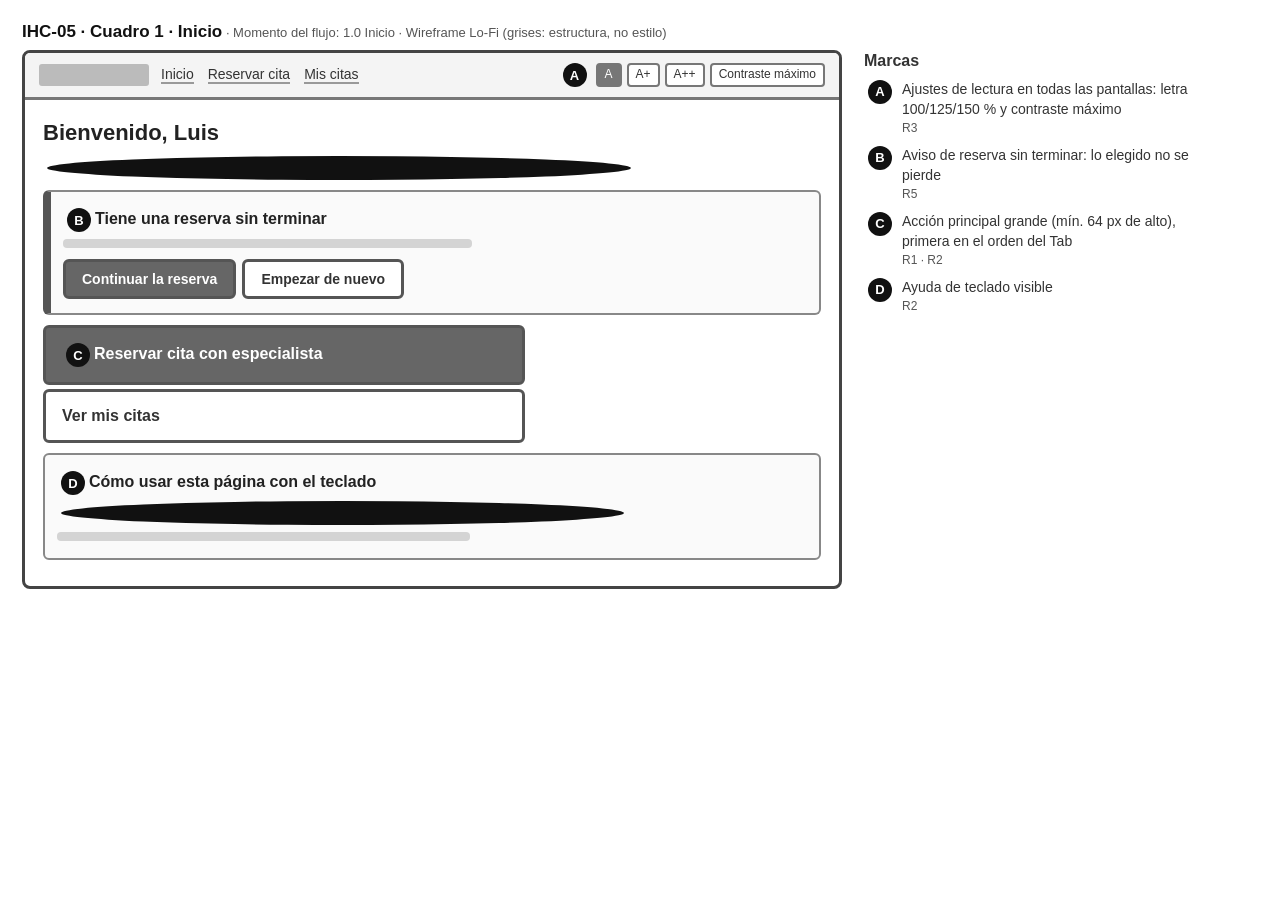
==== wireframes/fuente/01-inicio.html @ d63bac7b "directorio de wireframes del caso 5" ====
<!doctype html><html lang="es"><head><meta charset="utf-8"><title>IHC-05 · Cuadro 1 · Inicio</title><style>
*{box-sizing:border-box} body{margin:0;padding:22px;background:#fff;font-family:Arial,Helvetica,sans-serif;color:#333;display:inline-block}
.cab{font-size:13px;color:#555;margin:0 0 8px}.cab b{color:#111;font-size:17px}
.lienzo{display:flex;gap:22px;align-items:flex-start}
.frame{border:3px solid #444;border-radius:8px;background:#fff;overflow:hidden}
.frame.esc{width:820px}.frame.mov{width:360px;border-radius:26px;border-width:10px;border-color:#555}
.barra{display:flex;align-items:center;gap:12px;padding:10px 14px;border-bottom:3px solid #777;background:#f4f4f4;font-size:14px}
.barra .logo{width:110px;height:22px;background:#bbb;border-radius:3px}
.barra .menu{display:flex;gap:14px}.barra .menu span{border-bottom:2px solid #999}
.barra .der{margin-left:auto;display:flex;gap:5px}
.chip{border:2px solid #777;border-radius:4px;padding:2px 7px;font-size:12px;background:#fff}
.chip.act{background:#777;color:#fff}
.tabs{display:flex;border-bottom:2px solid #ccc}.tabs span{flex:1;text-align:center;padding:8px 0;font-size:13px}.tabs .act{border-bottom:4px solid #555;font-weight:700}
.cont{padding:16px 18px}
h1{font-size:22px;margin:4px 0 10px;color:#222}
h2{font-size:16px;margin:6px 0 6px;color:#222}
.l{height:9px;background:#d4d4d4;border-radius:4px;margin:7px 0}
.l.c{width:55%}.l.m{width:75%}
.caja{border:2px solid #888;border-radius:6px;padding:10px 12px;margin:10px 0;background:#fafafa}
.caja.aviso{border-left:8px solid #555}
.caja.err{border:3px dashed #333;background:#f0f0f0}
.caja.ok{border:3px solid #333;background:#f0f0f0}
.btn{display:inline-block;border:3px solid #555;border-radius:6px;padding:9px 16px;font-weight:700;font-size:14px;margin:4px 6px 4px 0;background:#fff;color:#333}
.btn.p{background:#666;color:#fff}.btn.g{display:block;width:62%;padding:15px 16px;font-size:16px}.btn.b{display:block;text-align:center;width:100%}
.btn.t{border-color:transparent;text-decoration:underline;padding-left:4px}
.lab{font-weight:700;font-size:15px;margin:10px 0 2px;color:#222}.ay{font-size:12px;color:#666;margin-bottom:5px}
.inp{border:3px solid #666;border-radius:5px;height:40px;width:300px;padding:8px;font-size:14px;color:#777}
.mov .inp{width:100%}
.errtxt{font-weight:700;color:#222;font-size:13px;margin:4px 0}
.campoerr{border-left:7px solid #333;padding-left:10px}
.pasos{display:flex;gap:6px;margin-bottom:6px}.pasos span{border:2px solid #888;border-radius:14px;padding:2px 9px;font-size:11px}.pasos .act{background:#666;color:#fff;border-color:#666}
.horas{display:grid;grid-template-columns:repeat(4,1fr);gap:7px}
.hora{border:3px solid #666;border-radius:6px;padding:7px 8px;font-size:13px}.hora b{display:block;font-size:15px}
.hora.oc{border-style:dashed;background:repeating-linear-gradient(135deg,#eee 0 6px,#fff 6px 12px)}.hora.oc b{text-decoration:line-through}
.hora.sel{border-width:5px}
dl{margin:0}dl div{display:grid;grid-template-columns:130px 1fr;border-bottom:1px solid #ddd;padding:5px 0;font-size:13px}dt{font-weight:700}dd{margin:0}
.m{display:inline-flex;align-items:center;justify-content:center;width:24px;height:24px;border-radius:50%;background:#111;color:#fff;font-weight:700;font-size:13px;margin:0 4px;vertical-align:middle;flex:none}
.notas{width:330px;font-size:14px;line-height:1.4}
.notas h3{margin:0 0 8px;font-size:16px}
.notas li{list-style:none;display:flex;gap:6px;margin:0 0 10px;padding:0}.notas ul{padding:0;margin:0}
.notas .r{font-size:12px;color:#555;display:block}
.cod{font-size:20px;font-weight:800;letter-spacing:2px;color:#222}
.sms{background:#efefef;border-left:6px solid #777;border-radius:4px;padding:10px;margin:10px 0}
.estado{border-top:2px solid #666;margin-top:8px;padding-top:6px;font-weight:700;font-size:13px}
.ins{display:inline-block;border:2px dashed #444;border-radius:12px;padding:1px 8px;font-size:12px;font-weight:700}
.spin{display:inline-block;width:18px;height:18px;border:3px solid #ccc;border-top-color:#555;border-radius:50%;vertical-align:middle;margin-right:6px}
</style></head><body><p class="cab"><b>IHC-05 · Cuadro 1 · Inicio</b> · Momento del flujo: 1.0 Inicio · Wireframe Lo-Fi (grises: estructura, no estilo)</p><div class="lienzo"><div class="frame esc"><div class="barra"><div class="logo"></div><div class="menu"><span>Inicio</span><span>Reservar cita</span><span>Mis citas</span></div><div class="der"><span class="m">A</span><span class="chip act">A</span><span class="chip">A+</span><span class="chip">A++</span><span class="chip">Contraste máximo</span></div></div><div class="cont"><h1>Bienvenido, Luis</h1><div class="l m"></div><div class="caja aviso"><h2><span class="m">B</span>Tiene una reserva sin terminar</h2><div class="l c"></div><span class="btn p">Continuar la reserva</span><span class="btn">Empezar de nuevo</span></div><span class="btn p g"><span class="m">C</span>Reservar cita con especialista</span><span class="btn g">Ver mis citas</span><div class="caja"><h2><span class="m">D</span>Cómo usar esta página con el teclado</h2><div class="l m"></div><div class="l c"></div></div></div></div><aside class="notas"><h3>Marcas</h3><ul><li><span class="m">A</span><span>Ajustes de lectura en todas las pantallas: letra 100/125/150 % y contraste máximo<span class="r">R3</span></span></li><li><span class="m">B</span><span>Aviso de reserva sin terminar: lo elegido no se pierde<span class="r">R5</span></span></li><li><span class="m">C</span><span>Acción principal grande (mín. 64 px de alto), primera en el orden del Tab<span class="r">R1 · R2</span></span></li><li><span class="m">D</span><span>Ayuda de teclado visible<span class="r">R2</span></span></li></ul></aside></div></body></html>
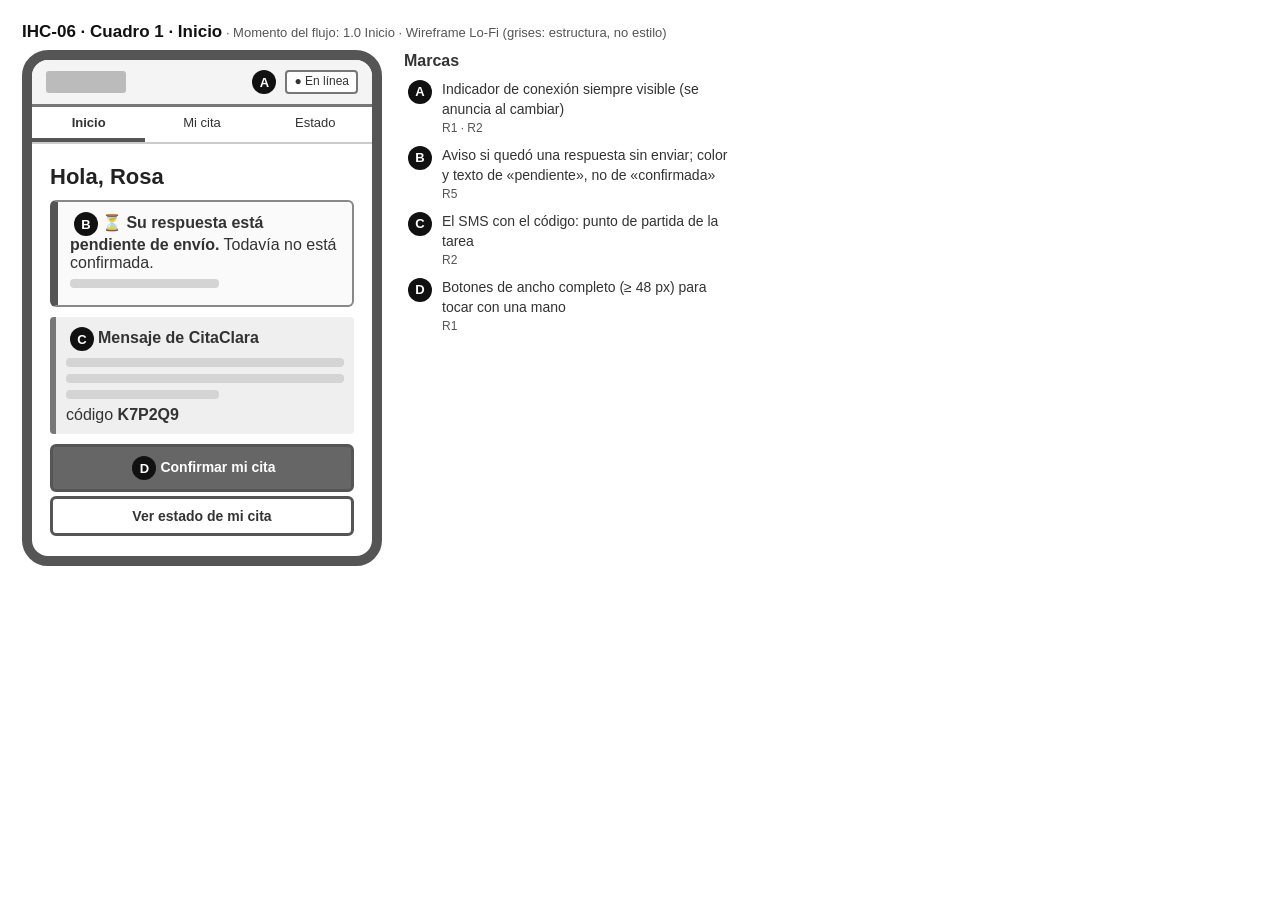
==== commit 8c51fdb1: "wireframes del caso 6" ====
--- a/wireframes/fuente/01-inicio.html
+++ b/wireframes/fuente/01-inicio.html
@@ -1,4 +1,4 @@
-<!doctype html><html lang="es"><head><meta charset="utf-8"><title>IHC-05 · Cuadro 1 · Inicio</title><style>
+<!doctype html><html lang="es"><head><meta charset="utf-8"><title>IHC-06 · Cuadro 1 · Inicio</title><style>
 *{box-sizing:border-box} body{margin:0;padding:22px;background:#fff;font-family:Arial,Helvetica,sans-serif;color:#333;display:inline-block}
 .cab{font-size:13px;color:#555;margin:0 0 8px}.cab b{color:#111;font-size:17px}
 .lienzo{display:flex;gap:22px;align-items:flex-start}
@@ -44,4 +44,4 @@
 .estado{border-top:2px solid #666;margin-top:8px;padding-top:6px;font-weight:700;font-size:13px}
 .ins{display:inline-block;border:2px dashed #444;border-radius:12px;padding:1px 8px;font-size:12px;font-weight:700}
 .spin{display:inline-block;width:18px;height:18px;border:3px solid #ccc;border-top-color:#555;border-radius:50%;vertical-align:middle;margin-right:6px}
-</style></head><body><p class="cab"><b>IHC-05 · Cuadro 1 · Inicio</b> · Momento del flujo: 1.0 Inicio · Wireframe Lo-Fi (grises: estructura, no estilo)</p><div class="lienzo"><div class="frame esc"><div class="barra"><div class="logo"></div><div class="menu"><span>Inicio</span><span>Reservar cita</span><span>Mis citas</span></div><div class="der"><span class="m">A</span><span class="chip act">A</span><span class="chip">A+</span><span class="chip">A++</span><span class="chip">Contraste máximo</span></div></div><div class="cont"><h1>Bienvenido, Luis</h1><div class="l m"></div><div class="caja aviso"><h2><span class="m">B</span>Tiene una reserva sin terminar</h2><div class="l c"></div><span class="btn p">Continuar la reserva</span><span class="btn">Empezar de nuevo</span></div><span class="btn p g"><span class="m">C</span>Reservar cita con especialista</span><span class="btn g">Ver mis citas</span><div class="caja"><h2><span class="m">D</span>Cómo usar esta página con el teclado</h2><div class="l m"></div><div class="l c"></div></div></div></div><aside class="notas"><h3>Marcas</h3><ul><li><span class="m">A</span><span>Ajustes de lectura en todas las pantallas: letra 100/125/150 % y contraste máximo<span class="r">R3</span></span></li><li><span class="m">B</span><span>Aviso de reserva sin terminar: lo elegido no se pierde<span class="r">R5</span></span></li><li><span class="m">C</span><span>Acción principal grande (mín. 64 px de alto), primera en el orden del Tab<span class="r">R1 · R2</span></span></li><li><span class="m">D</span><span>Ayuda de teclado visible<span class="r">R2</span></span></li></ul></aside></div></body></html>+</style></head><body><p class="cab"><b>IHC-06 · Cuadro 1 · Inicio</b> · Momento del flujo: 1.0 Inicio · Wireframe Lo-Fi (grises: estructura, no estilo)</p><div class="lienzo"><div class="frame mov"><div class="barra"><div class="logo" style="width:80px"></div><div class="der"><span class="m">A</span><span class="chip">● En línea</span></div></div><div class="tabs"><span class="act">Inicio</span><span class="">Mi cita</span><span class="">Estado</span></div><div class="cont"><h1>Hola, Rosa</h1><div class="caja aviso"><b><span class="m">B</span>⏳ Su respuesta está pendiente de envío.</b> Todavía no está confirmada.<div class="l c"></div></div><div class="sms"><b><span class="m">C</span>Mensaje de CitaClara</b><div class="l"></div><div class="l"></div><div class="l c"></div>código <b>K7P2Q9</b></div><span class="btn p b"><span class="m">D</span>Confirmar mi cita</span><span class="btn b">Ver estado de mi cita</span></div></div><aside class="notas"><h3>Marcas</h3><ul><li><span class="m">A</span><span>Indicador de conexión siempre visible (se anuncia al cambiar)<span class="r">R1 · R2</span></span></li><li><span class="m">B</span><span>Aviso si quedó una respuesta sin enviar; color y texto de «pendiente», no de «confirmada»<span class="r">R5</span></span></li><li><span class="m">C</span><span>El SMS con el código: punto de partida de la tarea<span class="r">R2</span></span></li><li><span class="m">D</span><span>Botones de ancho completo (≥ 48 px) para tocar con una mano<span class="r">R1</span></span></li></ul></aside></div></body></html>
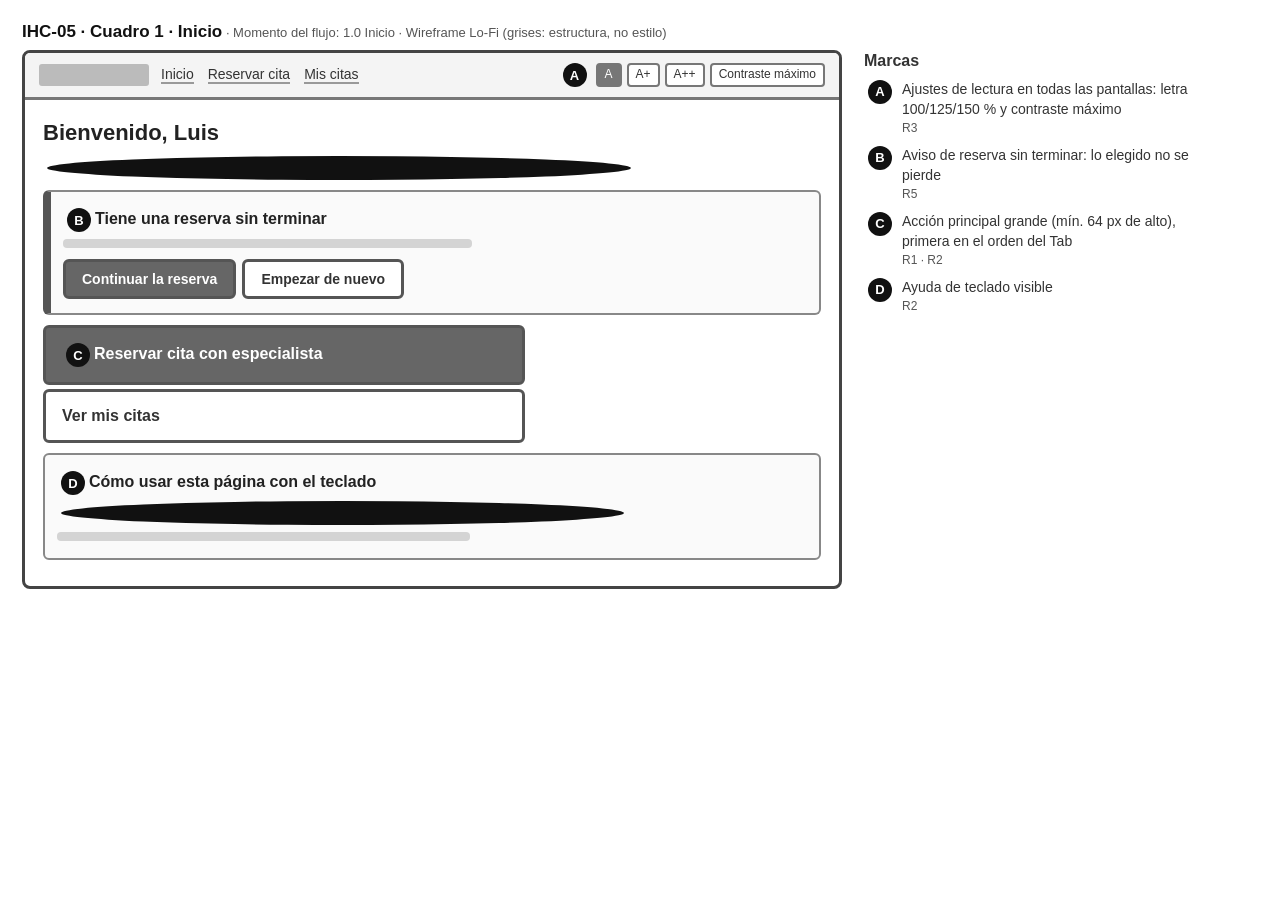
==== commit c7756c92: "Merge pull request #12 from VK0691/feature-KarenMolina-wireframescaso5 directorio de wireframes del " ====
--- a/wireframes/fuente/01-inicio.html
+++ b/wireframes/fuente/01-inicio.html
@@ -1,4 +1,4 @@
-<!doctype html><html lang="es"><head><meta charset="utf-8"><title>IHC-06 · Cuadro 1 · Inicio</title><style>
+<!doctype html><html lang="es"><head><meta charset="utf-8"><title>IHC-05 · Cuadro 1 · Inicio</title><style>
 *{box-sizing:border-box} body{margin:0;padding:22px;background:#fff;font-family:Arial,Helvetica,sans-serif;color:#333;display:inline-block}
 .cab{font-size:13px;color:#555;margin:0 0 8px}.cab b{color:#111;font-size:17px}
 .lienzo{display:flex;gap:22px;align-items:flex-start}
@@ -44,4 +44,4 @@
 .estado{border-top:2px solid #666;margin-top:8px;padding-top:6px;font-weight:700;font-size:13px}
 .ins{display:inline-block;border:2px dashed #444;border-radius:12px;padding:1px 8px;font-size:12px;font-weight:700}
 .spin{display:inline-block;width:18px;height:18px;border:3px solid #ccc;border-top-color:#555;border-radius:50%;vertical-align:middle;margin-right:6px}
-</style></head><body><p class="cab"><b>IHC-06 · Cuadro 1 · Inicio</b> · Momento del flujo: 1.0 Inicio · Wireframe Lo-Fi (grises: estructura, no estilo)</p><div class="lienzo"><div class="frame mov"><div class="barra"><div class="logo" style="width:80px"></div><div class="der"><span class="m">A</span><span class="chip">● En línea</span></div></div><div class="tabs"><span class="act">Inicio</span><span class="">Mi cita</span><span class="">Estado</span></div><div class="cont"><h1>Hola, Rosa</h1><div class="caja aviso"><b><span class="m">B</span>⏳ Su respuesta está pendiente de envío.</b> Todavía no está confirmada.<div class="l c"></div></div><div class="sms"><b><span class="m">C</span>Mensaje de CitaClara</b><div class="l"></div><div class="l"></div><div class="l c"></div>código <b>K7P2Q9</b></div><span class="btn p b"><span class="m">D</span>Confirmar mi cita</span><span class="btn b">Ver estado de mi cita</span></div></div><aside class="notas"><h3>Marcas</h3><ul><li><span class="m">A</span><span>Indicador de conexión siempre visible (se anuncia al cambiar)<span class="r">R1 · R2</span></span></li><li><span class="m">B</span><span>Aviso si quedó una respuesta sin enviar; color y texto de «pendiente», no de «confirmada»<span class="r">R5</span></span></li><li><span class="m">C</span><span>El SMS con el código: punto de partida de la tarea<span class="r">R2</span></span></li><li><span class="m">D</span><span>Botones de ancho completo (≥ 48 px) para tocar con una mano<span class="r">R1</span></span></li></ul></aside></div></body></html>+</style></head><body><p class="cab"><b>IHC-05 · Cuadro 1 · Inicio</b> · Momento del flujo: 1.0 Inicio · Wireframe Lo-Fi (grises: estructura, no estilo)</p><div class="lienzo"><div class="frame esc"><div class="barra"><div class="logo"></div><div class="menu"><span>Inicio</span><span>Reservar cita</span><span>Mis citas</span></div><div class="der"><span class="m">A</span><span class="chip act">A</span><span class="chip">A+</span><span class="chip">A++</span><span class="chip">Contraste máximo</span></div></div><div class="cont"><h1>Bienvenido, Luis</h1><div class="l m"></div><div class="caja aviso"><h2><span class="m">B</span>Tiene una reserva sin terminar</h2><div class="l c"></div><span class="btn p">Continuar la reserva</span><span class="btn">Empezar de nuevo</span></div><span class="btn p g"><span class="m">C</span>Reservar cita con especialista</span><span class="btn g">Ver mis citas</span><div class="caja"><h2><span class="m">D</span>Cómo usar esta página con el teclado</h2><div class="l m"></div><div class="l c"></div></div></div></div><aside class="notas"><h3>Marcas</h3><ul><li><span class="m">A</span><span>Ajustes de lectura en todas las pantallas: letra 100/125/150 % y contraste máximo<span class="r">R3</span></span></li><li><span class="m">B</span><span>Aviso de reserva sin terminar: lo elegido no se pierde<span class="r">R5</span></span></li><li><span class="m">C</span><span>Acción principal grande (mín. 64 px de alto), primera en el orden del Tab<span class="r">R1 · R2</span></span></li><li><span class="m">D</span><span>Ayuda de teclado visible<span class="r">R2</span></span></li></ul></aside></div></body></html>
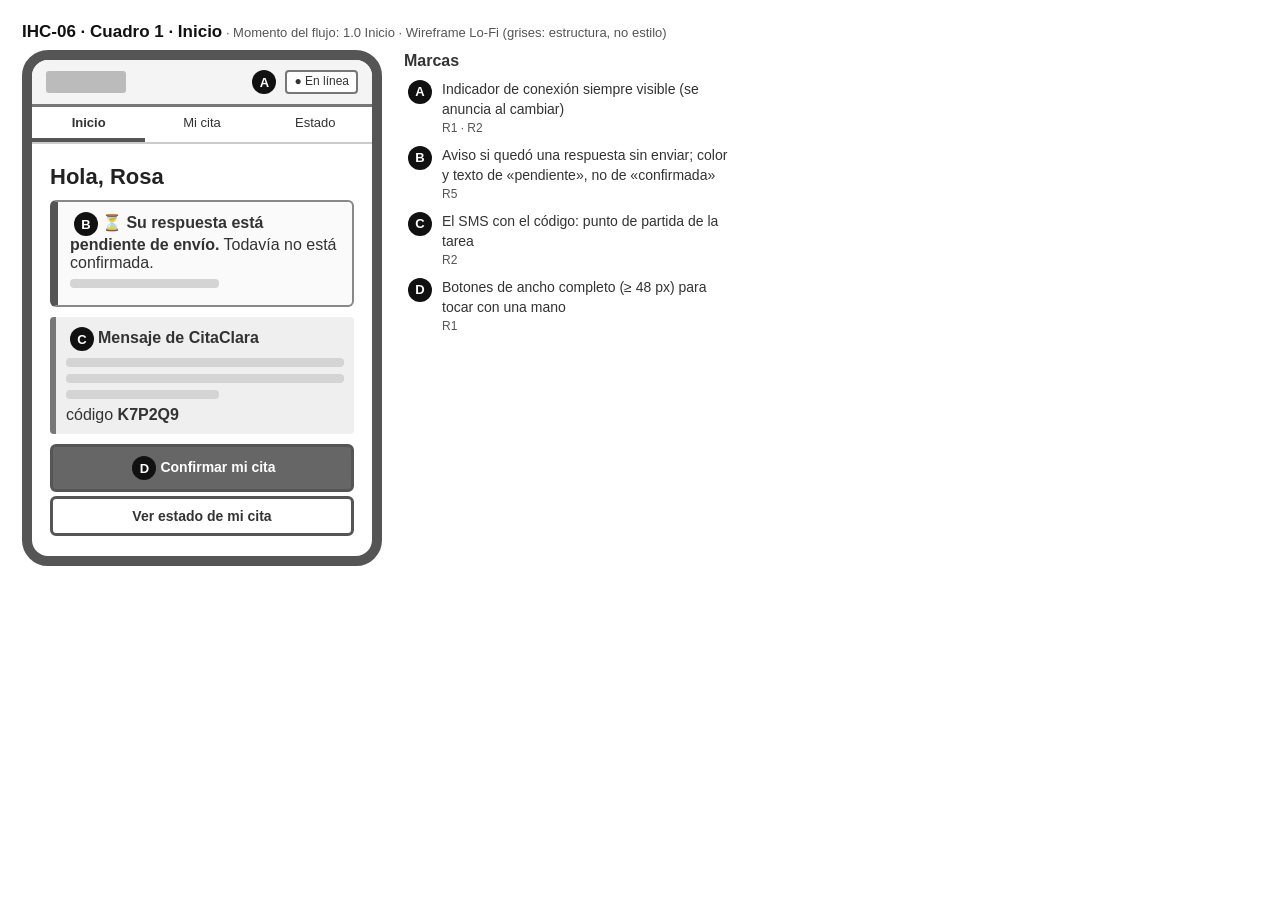
==== commit 17c669f2: "Merge pull request #11 from VK0691/feature-KarenMolina-wireframescaso6 Feature karen molina wirefram" ====
--- a/wireframes/fuente/01-inicio.html
+++ b/wireframes/fuente/01-inicio.html
@@ -1,4 +1,4 @@
-<!doctype html><html lang="es"><head><meta charset="utf-8"><title>IHC-05 · Cuadro 1 · Inicio</title><style>
+<!doctype html><html lang="es"><head><meta charset="utf-8"><title>IHC-06 · Cuadro 1 · Inicio</title><style>
 *{box-sizing:border-box} body{margin:0;padding:22px;background:#fff;font-family:Arial,Helvetica,sans-serif;color:#333;display:inline-block}
 .cab{font-size:13px;color:#555;margin:0 0 8px}.cab b{color:#111;font-size:17px}
 .lienzo{display:flex;gap:22px;align-items:flex-start}
@@ -44,4 +44,4 @@
 .estado{border-top:2px solid #666;margin-top:8px;padding-top:6px;font-weight:700;font-size:13px}
 .ins{display:inline-block;border:2px dashed #444;border-radius:12px;padding:1px 8px;font-size:12px;font-weight:700}
 .spin{display:inline-block;width:18px;height:18px;border:3px solid #ccc;border-top-color:#555;border-radius:50%;vertical-align:middle;margin-right:6px}
-</style></head><body><p class="cab"><b>IHC-05 · Cuadro 1 · Inicio</b> · Momento del flujo: 1.0 Inicio · Wireframe Lo-Fi (grises: estructura, no estilo)</p><div class="lienzo"><div class="frame esc"><div class="barra"><div class="logo"></div><div class="menu"><span>Inicio</span><span>Reservar cita</span><span>Mis citas</span></div><div class="der"><span class="m">A</span><span class="chip act">A</span><span class="chip">A+</span><span class="chip">A++</span><span class="chip">Contraste máximo</span></div></div><div class="cont"><h1>Bienvenido, Luis</h1><div class="l m"></div><div class="caja aviso"><h2><span class="m">B</span>Tiene una reserva sin terminar</h2><div class="l c"></div><span class="btn p">Continuar la reserva</span><span class="btn">Empezar de nuevo</span></div><span class="btn p g"><span class="m">C</span>Reservar cita con especialista</span><span class="btn g">Ver mis citas</span><div class="caja"><h2><span class="m">D</span>Cómo usar esta página con el teclado</h2><div class="l m"></div><div class="l c"></div></div></div></div><aside class="notas"><h3>Marcas</h3><ul><li><span class="m">A</span><span>Ajustes de lectura en todas las pantallas: letra 100/125/150 % y contraste máximo<span class="r">R3</span></span></li><li><span class="m">B</span><span>Aviso de reserva sin terminar: lo elegido no se pierde<span class="r">R5</span></span></li><li><span class="m">C</span><span>Acción principal grande (mín. 64 px de alto), primera en el orden del Tab<span class="r">R1 · R2</span></span></li><li><span class="m">D</span><span>Ayuda de teclado visible<span class="r">R2</span></span></li></ul></aside></div></body></html>+</style></head><body><p class="cab"><b>IHC-06 · Cuadro 1 · Inicio</b> · Momento del flujo: 1.0 Inicio · Wireframe Lo-Fi (grises: estructura, no estilo)</p><div class="lienzo"><div class="frame mov"><div class="barra"><div class="logo" style="width:80px"></div><div class="der"><span class="m">A</span><span class="chip">● En línea</span></div></div><div class="tabs"><span class="act">Inicio</span><span class="">Mi cita</span><span class="">Estado</span></div><div class="cont"><h1>Hola, Rosa</h1><div class="caja aviso"><b><span class="m">B</span>⏳ Su respuesta está pendiente de envío.</b> Todavía no está confirmada.<div class="l c"></div></div><div class="sms"><b><span class="m">C</span>Mensaje de CitaClara</b><div class="l"></div><div class="l"></div><div class="l c"></div>código <b>K7P2Q9</b></div><span class="btn p b"><span class="m">D</span>Confirmar mi cita</span><span class="btn b">Ver estado de mi cita</span></div></div><aside class="notas"><h3>Marcas</h3><ul><li><span class="m">A</span><span>Indicador de conexión siempre visible (se anuncia al cambiar)<span class="r">R1 · R2</span></span></li><li><span class="m">B</span><span>Aviso si quedó una respuesta sin enviar; color y texto de «pendiente», no de «confirmada»<span class="r">R5</span></span></li><li><span class="m">C</span><span>El SMS con el código: punto de partida de la tarea<span class="r">R2</span></span></li><li><span class="m">D</span><span>Botones de ancho completo (≥ 48 px) para tocar con una mano<span class="r">R1</span></span></li></ul></aside></div></body></html>
